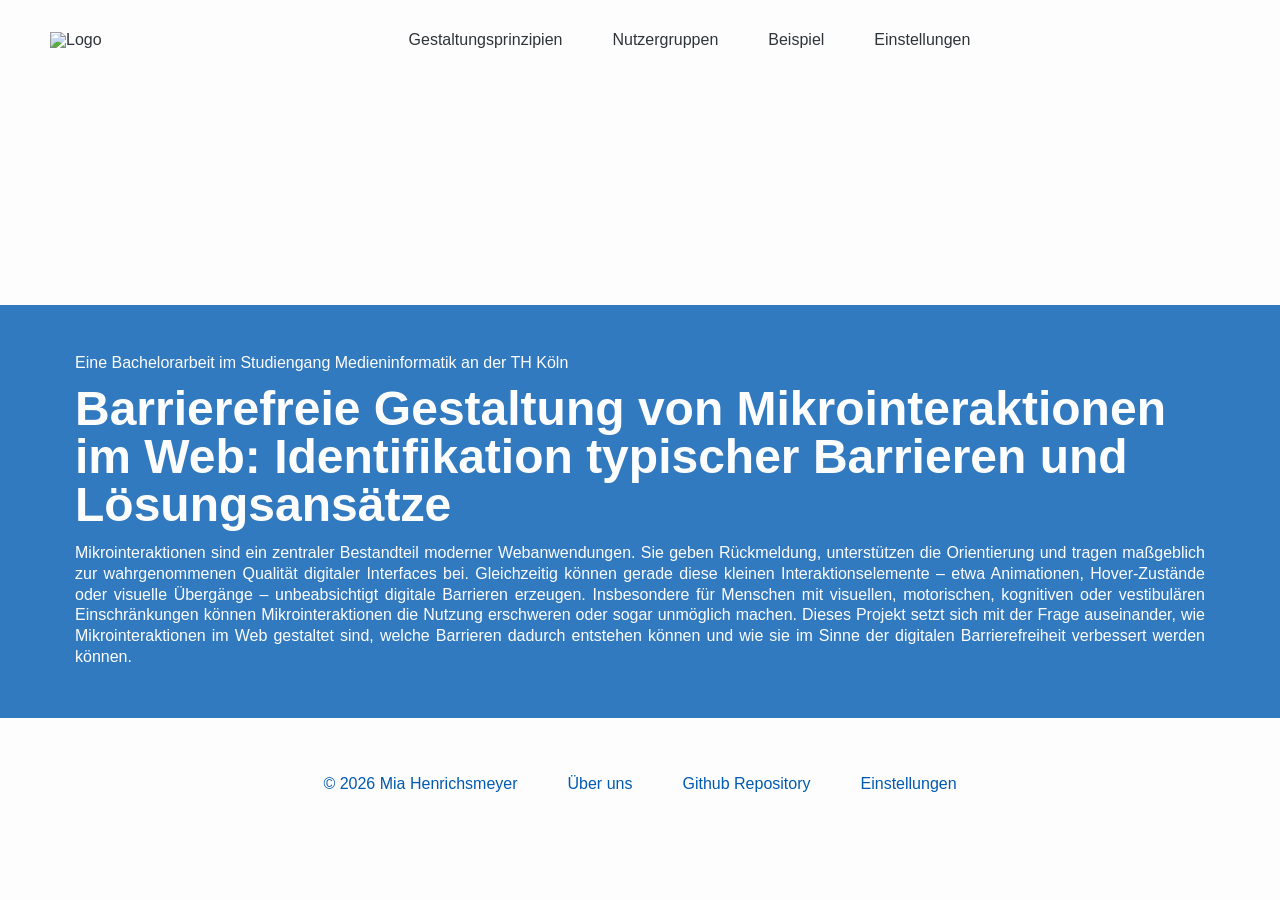
==== index.html @ 6dfd641a "build: Index Page" ====
<!doctype html>
<html lang="de">
  <head>
    <meta charset="UTF-8" />
    <title>Gestaltungsprinzip</title>
    <link rel="stylesheet" href="/src/styles/combined.css" />
    <link rel="stylesheet" href="/src/styles/detail-ansicht.css" />
  </head>
  <body>
    <header>
      <nav>
        <img src="img/logo.png" alt="Logo" class="logo" />

        <div class="nav-links">
          <a href="gestaltungsprinzipien.html">Gestaltungsprinzipien</a>
          <a href="nutzergruppen.html">Nutzergruppen</a>
          <a href="ueber-uns.html">Beispiel</a>
          <a href="einstellungen.html">Einstellungen</a>
        </div>
        <span class="menu-icon hidden">☰</span>
      </nav>
    </header>
    <section class="title-section blue-background">
      <h3>
        Eine Bachelorarbeit im Studiengang Medieninformatik an der TH Köln
      </h3>
      <h1>
        Barrierefreie Gestaltung von Mikrointeraktionen im Web: Identifikation
        typischer Barrieren und Lösungsansätze
      </h1>
      <!-- <svg></svg> -->
      <p>
        Mikrointeraktionen sind ein zentraler Bestandteil moderner
        Webanwendungen. Sie geben Rückmeldung, unterstützen die Orientierung und
        tragen maßgeblich zur wahrgenommenen Qualität digitaler Interfaces bei.
        Gleichzeitig können gerade diese kleinen Interaktionselemente – etwa
        Animationen, Hover-Zustände oder visuelle Übergänge – unbeabsichtigt
        digitale Barrieren erzeugen. Insbesondere für Menschen mit visuellen,
        motorischen, kognitiven oder vestibulären Einschränkungen können
        Mikrointeraktionen die Nutzung erschweren oder sogar unmöglich machen.
        Dieses Projekt setzt sich mit der Frage auseinander, wie
        Mikrointeraktionen im Web gestaltet sind, welche Barrieren dadurch
        entstehen können und wie sie im Sinne der digitalen Barrierefreiheit
        verbessert werden können.
      </p>
    </section>
    <footer>
      <a href="#">© 2026 Mia Henrichsmeyer</a>
      <a href="#">Über uns</a>
      <a href="#">Github Repository</a>
      <a href="#">Einstellungen</a>
    </footer>
    <script src="./src/js/detail-page.js" defer></script>
  </body>
</html>
---- src/styles/combined.css ----
@import url("reset.css");
@import url("fonts.css");
@import url("variables.css");
@import url("base.css");
---- src/styles/detail-ansicht.css ----
section {
    margin-top: var(--xxxl);
    padding-left: var(--xl);
    padding-right: var(--xl);
}

.blue-background {
    h1, h2, h3, h4, p {
        color: var(--color-lightest);
    }
    background-color: var(--color-blue-light);
    padding-top: var(--l);
    padding-bottom: var(--l);
}
    
.line {
    h2, h3 {
        color: var(--color-blue-dark);
    }

    h2 {
        display: flex;
        align-items: center;
        gap: var(--m);
    }

    h2::after {
        content: '';
        flex: 1;
        height: 4px;
        margin-right: calc(var(--xl) * -1);
        background-color: var(--color-blue-dark);
    }
}

.text-columns {
    display: flex;
    flex-direction: row;
    gap: var(--l);

    div {
        h4 {
            font-size: var(--fs-m);
            margin-top: var(--m);
        }

        p {
            font-size: var(--fs-xs);
            padding-top: var(--xxs);
        }
    }

    @media (max-width: 949px) {
        flex-direction: column;
        gap: var(--xs);
    }
}
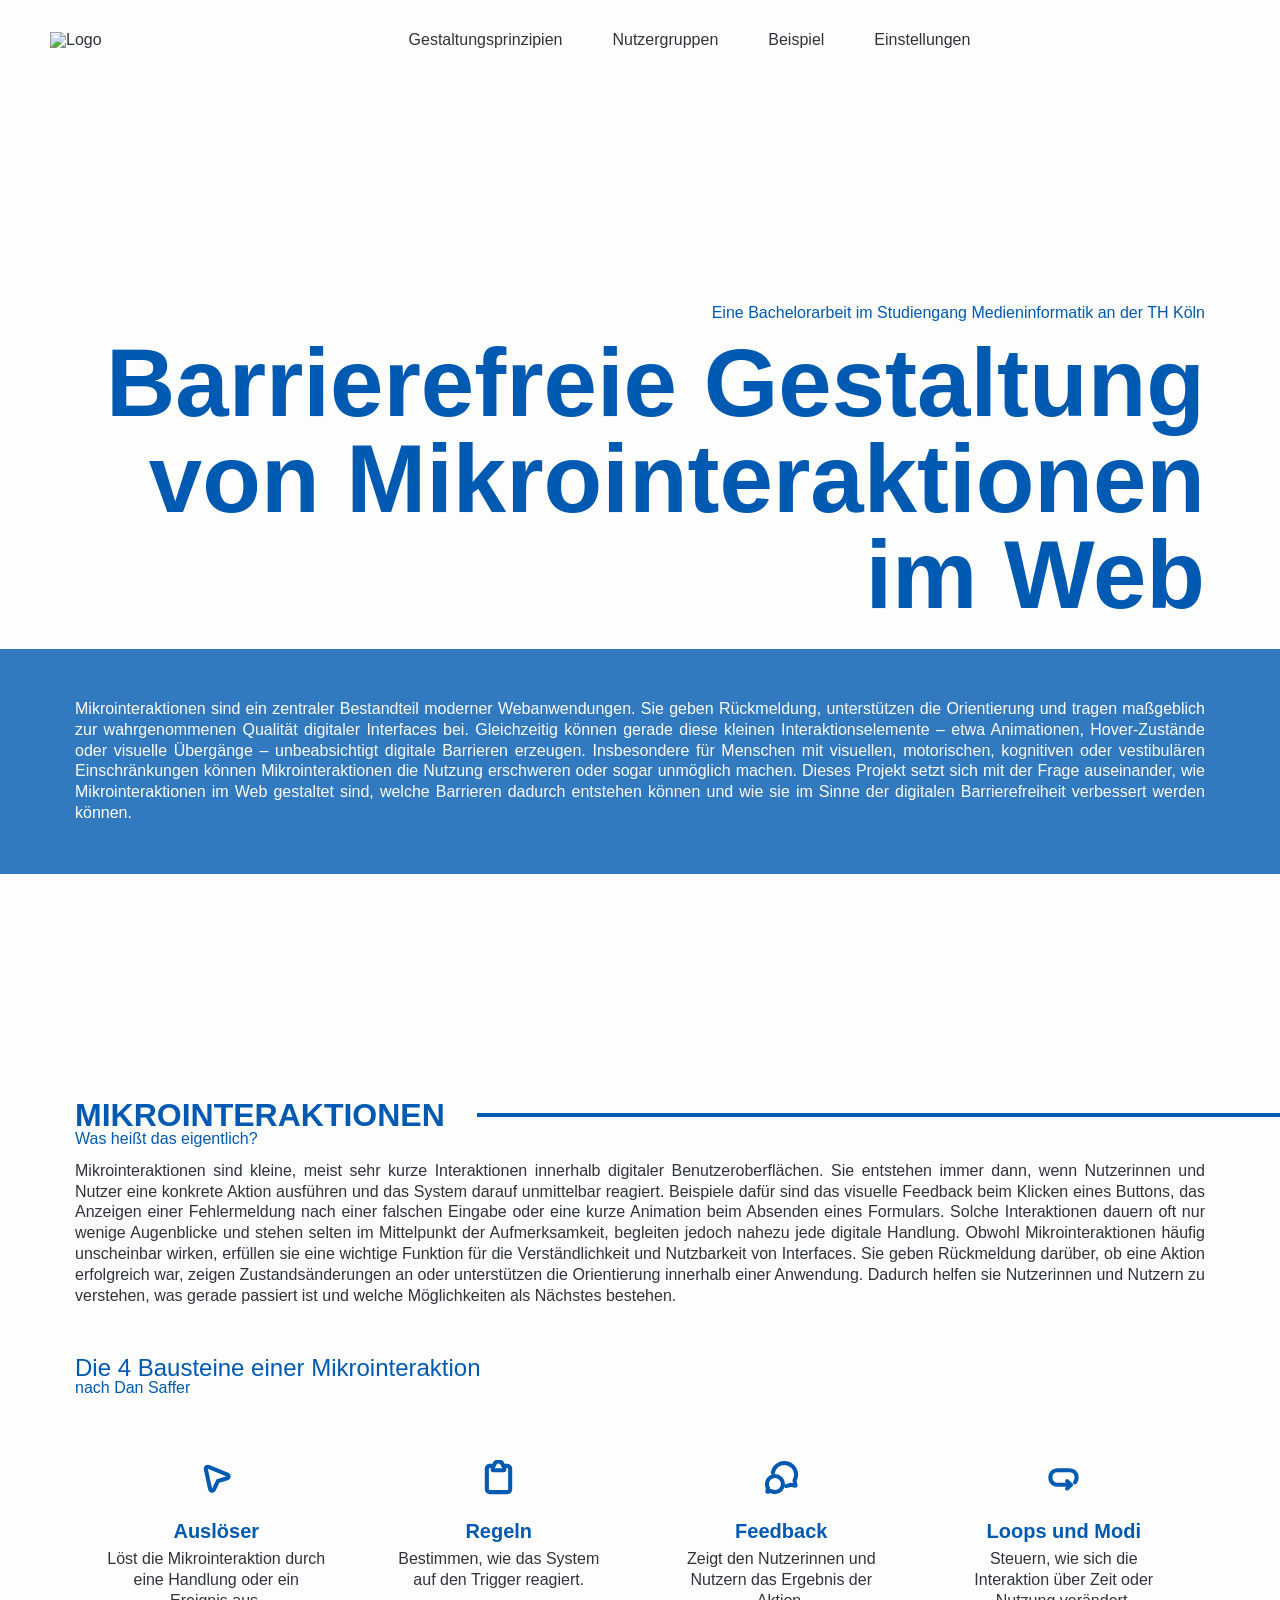
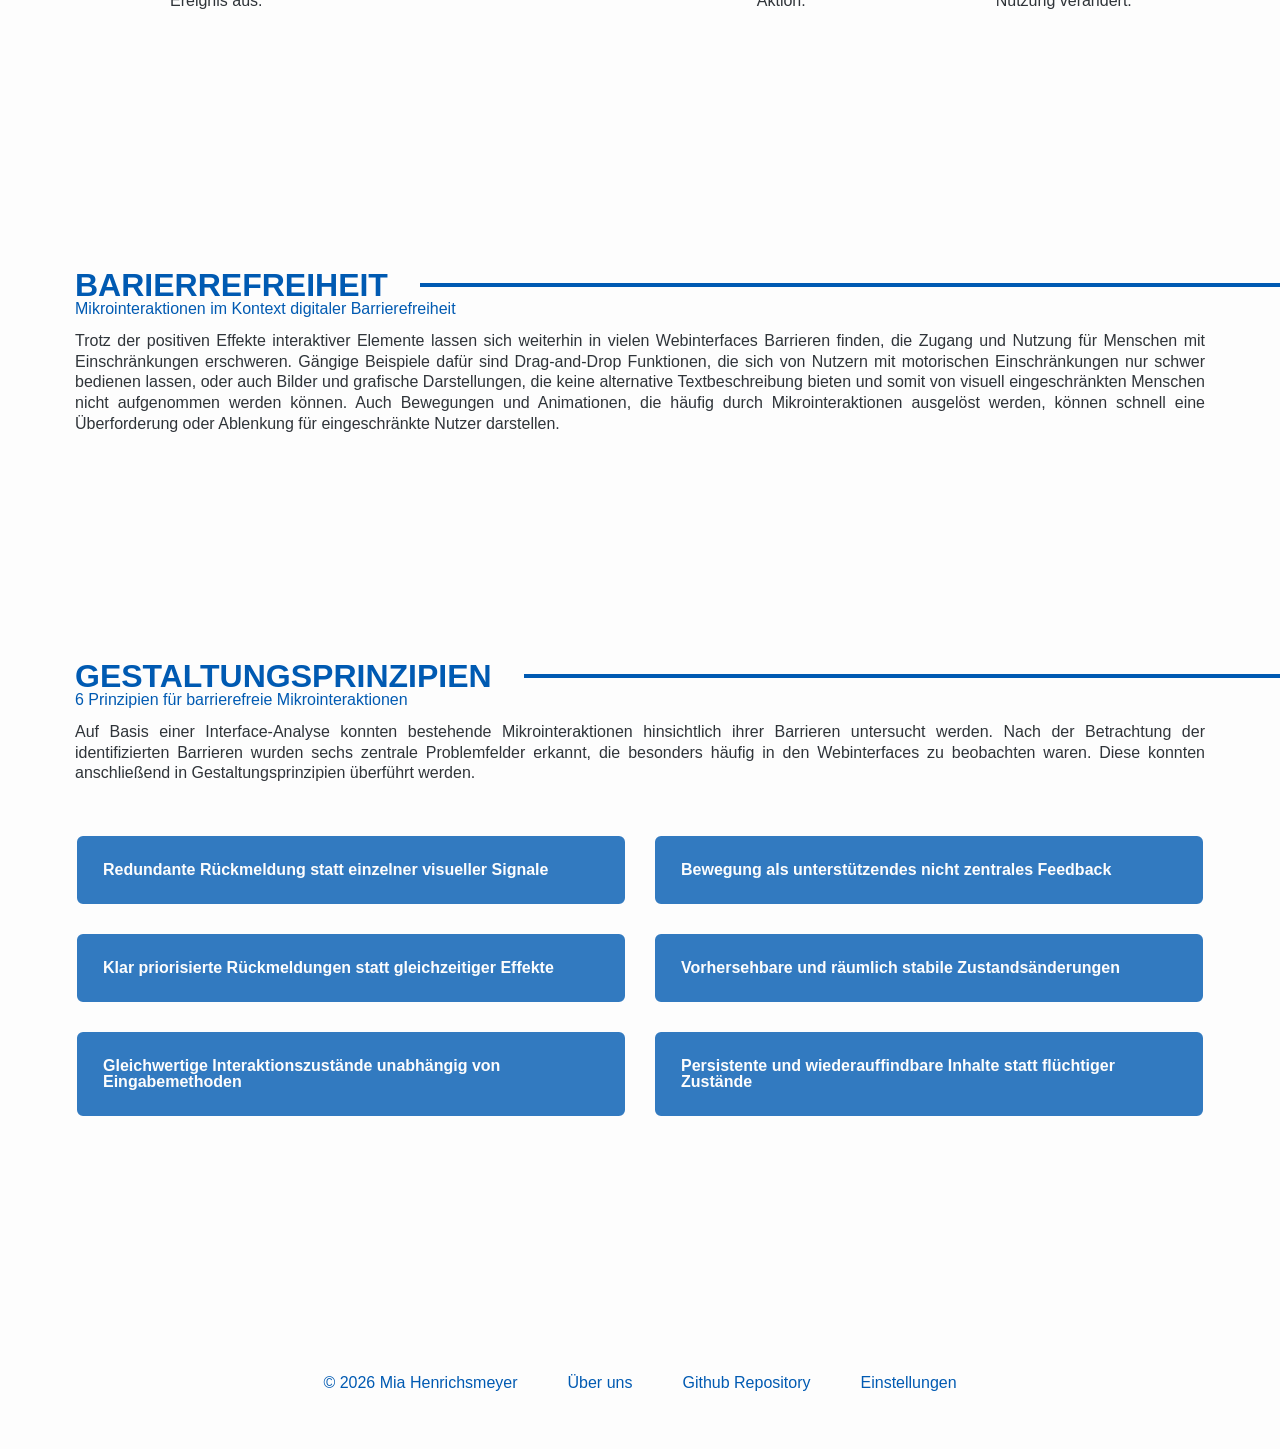
==== commit 6a04915d: "style: Landing Page Inhalt + Style" ====
--- a/index.html
+++ b/index.html
@@ -2,9 +2,9 @@
 <html lang="de">
   <head>
     <meta charset="UTF-8" />
-    <title>Gestaltungsprinzip</title>
-    <link rel="stylesheet" href="/src/styles/combined.css" />
-    <link rel="stylesheet" href="/src/styles/detail-ansicht.css" />
+    <title>Barrierefreie Gestaltung von Mikrointeraktionen im Web</title>
+    <link rel="stylesheet" href="./src/styles/combined.css" />
+    <link rel="stylesheet" href="./src/styles/landing-page.css" />
   </head>
   <body>
     <header>
@@ -20,16 +20,15 @@
         <span class="menu-icon hidden">☰</span>
       </nav>
     </header>
-    <section class="title-section blue-background">
+    <section class="title-section">
       <h3>
         Eine Bachelorarbeit im Studiengang Medieninformatik an der TH Köln
       </h3>
       <h1>
-        Barrierefreie Gestaltung von Mikrointeraktionen im Web: Identifikation
-        typischer Barrieren und Lösungsansätze
+        Barrierefreie Gestaltung von Mikrointeraktionen im Web
       </h1>
       <!-- <svg></svg> -->
-      <p>
+      <p class="blue-background">
         Mikrointeraktionen sind ein zentraler Bestandteil moderner
         Webanwendungen. Sie geben Rückmeldung, unterstützen die Orientierung und
         tragen maßgeblich zur wahrgenommenen Qualität digitaler Interfaces bei.
@@ -44,6 +43,54 @@
         verbessert werden können.
       </p>
     </section>
+    <section class="index-section line">
+      <h2>MIKROINTERAKTIONEN</h2>
+      <h3>Was heißt das eigentlich?</h3>
+      <p>Mikrointeraktionen sind kleine, meist sehr kurze Interaktionen innerhalb digitaler Benutzeroberflächen. Sie entstehen immer dann, wenn Nutzerinnen und Nutzer eine konkrete Aktion ausführen und das System darauf unmittelbar reagiert. Beispiele dafür sind das visuelle Feedback beim Klicken eines Buttons, das Anzeigen einer Fehlermeldung nach einer falschen Eingabe oder eine kurze Animation beim Absenden eines Formulars. Solche Interaktionen dauern oft nur wenige Augenblicke und stehen selten im Mittelpunkt der Aufmerksamkeit, begleiten jedoch nahezu jede digitale Handlung.
+Obwohl Mikrointeraktionen häufig unscheinbar wirken, erfüllen sie eine wichtige Funktion für die Verständlichkeit und Nutzbarkeit von Interfaces. Sie geben Rückmeldung darüber, ob eine Aktion erfolgreich war, zeigen Zustandsänderungen an oder unterstützen die Orientierung innerhalb einer Anwendung. Dadurch helfen sie Nutzerinnen und Nutzern zu verstehen, was gerade passiert ist und welche Möglichkeiten als Nächstes bestehen.</p>
+        <h4>Die 4 Bausteine einer Mikrointeraktion</h4>
+        <h3>nach Dan Saffer</h3>
+        <div class="icon-columns">
+          <div>
+            <?xml version="1.0" encoding="UTF-8"?><svg width="35px" height="35px" stroke-width="2.8" viewBox="0 0 24 24" fill="none" xmlns="http://www.w3.org/2000/svg" color="#005ab2"><path fill-rule="evenodd" clip-rule="evenodd" d="M19.5027 9.96958C20.7073 10.4588 20.6154 12.1941 19.3658 12.5533L13.0605 14.3658L10.1807 20.2606C9.60996 21.4288 7.88499 21.218 7.6124 19.9468L4.67677 6.25646C4.44638 5.18204 5.5121 4.2878 6.53019 4.70126L19.5027 9.96958Z" stroke="#005ab2" stroke-width="2.8"></path></svg>
+            <h6>Auslöser</h6>
+            <p>Löst die Mikrointeraktion durch eine Handlung oder ein Ereignis aus. </p>
+          </div>
+          <div>
+            <?xml version="1.0" encoding="UTF-8"?><svg width="35px" height="35px" viewBox="0 0 24 24" stroke-width="2.8" fill="none" xmlns="http://www.w3.org/2000/svg" color="#005ab2"><path d="M8.5 4H6C4.89543 4 4 4.89543 4 6V20C4 21.1046 4.89543 22 6 22H18C19.1046 22 20 21.1046 20 20V6C20 4.89543 19.1046 4 18 4H15.5" stroke="#005ab2" stroke-width="2.8" stroke-linecap="round"></path><path d="M8 6.4V4.5C8 4.22386 8.22386 4 8.5 4C8.77614 4 9.00422 3.77604 9.05152 3.50398C9.19968 2.65171 9.77399 1 12 1C14.226 1 14.8003 2.65171 14.9485 3.50398C14.9958 3.77604 15.2239 4 15.5 4C15.7761 4 16 4.22386 16 4.5V6.4C16 6.73137 15.7314 7 15.4 7H8.6C8.26863 7 8 6.73137 8 6.4Z" stroke="#005ab2" stroke-width="2.8" stroke-linecap="round"></path></svg>
+            <h6>Regeln</h6>
+            <p>Bestimmen, wie das System auf den Trigger reagiert.</p>
+          </div>
+          <div>
+            <?xml version="1.0" encoding="UTF-8"?><svg width="35px" height="35px" stroke-width="2.8" viewBox="0 0 24 24" fill="none" xmlns="http://www.w3.org/2000/svg" color="#005ab2"><path d="M7.5 22C10.5376 22 13 19.5376 13 16.5C13 13.4624 10.5376 11 7.5 11C4.46243 11 2 13.4624 2 16.5C2 17.5018 2.26783 18.441 2.7358 19.25L2.275 21.725L4.75 21.2642C5.55898 21.7322 6.49821 22 7.5 22Z" stroke="#005ab2" stroke-width="2.8" stroke-linecap="round" stroke-linejoin="round"></path><path d="M15.2824 17.8978C16.2587 17.7405 17.1758 17.4065 18 16.9297L21.6 17.6L20.9297 14C21.6104 12.8233 22 11.4571 22 10C22 5.58172 18.4183 2 14 2C9.97262 2 6.64032 4.97598 6.08221 8.84884" stroke="#005ab2" stroke-width="2.8" stroke-linecap="round" stroke-linejoin="round"></path></svg>
+            <h6>Feedback</h6>
+            <p>Zeigt den Nutzerinnen und Nutzern das Ergebnis der Aktion.</p>
+          </div>
+          <div>
+            <?xml version="1.0" encoding="UTF-8"?><svg width="35px" height="35px" stroke-width="2.8" viewBox="0 0 24 24" fill="none" xmlns="http://www.w3.org/2000/svg" color="#005ab2"><path d="M17 17H8C6.33333 17 3 16 3 12C3 8 6.33333 7 8 7H16C17.6667 7 21 8 21 12C21 13.4943 20.5348 14.57 19.865 15.3312" stroke="#005ab2" stroke-width="2.8" stroke-linecap="round" stroke-linejoin="round"></path><path d="M14.5 14.5L17 17L14.5 19.5" stroke="#005ab2" stroke-width="2.8" stroke-linecap="round" stroke-linejoin="round"></path></svg>
+            <h6>Loops und Modi</h6>
+            <p>Steuern, wie sich die Interaktion über Zeit oder Nutzung verändert.</p>
+          </div>
+        </div>
+      </section>
+      <section class="index-section line">
+        <h2>BARIERREFREIHEIT</h2>
+        <h3>Mikrointeraktionen im Kontext digitaler Barrierefreiheit</h3>
+      <p>Trotz der positiven Effekte interaktiver Elemente lassen sich weiterhin in vielen Webinterfaces Barrieren finden, die Zugang und Nutzung für Menschen mit Einschränkungen erschweren. Gängige Beispiele dafür sind Drag-and-Drop Funktionen, die sich von Nutzern mit motorischen Einschränkungen nur schwer bedienen lassen, oder auch Bilder und grafische Darstellungen, die keine alternative Textbeschreibung bieten und somit von visuell eingeschränkten Menschen nicht aufgenommen werden können. Auch Bewegungen und Animationen, die häufig durch Mikrointeraktionen ausgelöst werden, können schnell eine Überforderung oder Ablenkung für eingeschränkte Nutzer darstellen.</p>
+    </section>
+    <section class="index-section line">
+      <h2>GESTALTUNGSPRINZIPIEN</h2>
+      <h3>6 Prinzipien für barrierefreie Mikrointeraktionen</h3>
+      <p>Auf Basis einer Interface-Analyse konnten bestehende Mikrointeraktionen hinsichtlich ihrer Barrieren untersucht werden. Nach der Betrachtung der identifizierten Barrieren wurden sechs zentrale Problemfelder erkannt, die besonders häufig in den Webinterfaces zu beobachten waren. Diese konnten anschließend in Gestaltungsprinzipien überführt werden.</p>
+      <ul class="link-list">
+        <li><a href="detail-view.html?id=redundant-feedback">Redundante Rückmeldung statt einzelner visueller Signale</a></li>
+        <li><a href="detail-view.html?id=motion-not-primary">Bewegung als unterstützendes nicht zentrales Feedback</a></li>  
+        <li><a href="detail-view.html?id=prioritize-feedback">Klar priorisierte Rückmeldungen statt gleichzeitiger Effekte</a></li>
+        <li><a href="detail-view.html?id=spatial-stability">Vorhersehbare und räumlich stabile Zustandsänderungen</a></li>
+        <li><a href="detail-view.html?id=hover-focus-equivalence">Gleichwertige Interaktionszustände unabhängig von Eingabemethoden</a></li>
+        <li><a href="detail-view.html?id=persistent-content">Persistente und wiederauffindbare Inhalte statt flüchtiger Zustände</a></li>
+      </ul>
+    </section>
     <footer>
       <a href="#">© 2026 Mia Henrichsmeyer</a>
       <a href="#">Über uns</a>
--- a/src/styles/combined.css
+++ b/src/styles/combined.css
@@ -1,4 +1,4 @@
 @import url("reset.css");
 @import url("fonts.css");
 @import url("variables.css");
-@import url("base.css");+@import url("base.css");
--- a/src/styles/landing-page.css
+++ b/src/styles/landing-page.css
@@ -0,0 +1,135 @@
+h1 {
+  font-size: var(--fs-xxl);
+  color: var(--color-blue-dark);
+  text-align: right;
+  padding-right: var(--xl);
+  padding-left: var(--xl);
+}
+
+.title-section {
+  display: flex;
+  flex-direction: column;
+  align-items: end;
+  margin: var(--xxxl) 0;
+  text-align: right;
+
+  p {
+    padding: var(--l) var(--xl);
+    color: var(--color-lightest);
+  }
+}
+
+h3 {
+  padding-right: var(--xl);
+  color: var(--color-blue-dark);
+}
+
+.index-section {
+  margin-left: var(--xl);
+  margin-bottom: var(--xxxl);
+
+  p {
+    padding-right: var(--xl);
+    color: var(--color-darkest);
+  }
+
+  h4 {
+    font-size: var(--fs-m);
+    padding-top: var(--l);
+    color: var(--color-blue-dark);
+  }
+}
+
+.line {
+  h2,
+  h3 {
+    color: var(--color-blue-dark);
+  }
+
+  h2,
+  h5 {
+    display: flex;
+    align-items: center;
+    gap: var(--m);
+  }
+
+  h2::after {
+    content: "";
+    flex: 1;
+    height: 4px;
+    background-color: var(--color-blue-dark);
+  }
+
+  h5::after {
+    content: "";
+    flex: 1;
+    height: 3px;
+    background-color: var(--color-blue-light);
+  }
+}
+
+.icon-columns {
+  display: flex;
+  flex-direction: row;
+  margin-top: var(--m);
+  margin-right: var(--xl);
+
+  div {
+    display: flex;
+    flex-direction: column;
+    align-items: center;
+    padding: var(--m);
+    width: 100%;
+
+    h6 {
+      font-size: var(--fs-s);
+      font-weight: var(--fw-semi-bold);
+      color: var(--color-blue-dark);
+      padding-top: var(--s);
+      padding-bottom: var(--xxs);
+    }
+
+    p {
+      font-size: var(--fs-xs);
+      color: var(--color-darkest);
+      text-align: center;
+      padding: 0;
+    }
+  }
+}
+
+.link-list {
+  display: grid;
+  grid-template-columns: repeat(2, 1fr);
+  gap: var(--s);
+  list-style: none;
+  padding: 0;
+  margin-top: var(--l);
+  margin-right: var(--xl);
+
+  li {
+
+    a {
+      display: block;
+      padding: var(--s);
+      text-decoration: none;
+      color: var(--color-lightest);
+      border: 2px solid var(--color-lightest);
+      border-radius: 8px;
+      font-weight: var(--fw-semi-bold);
+      background-color: var(--color-blue-light);
+      transition:
+        background-color 0.2s ease,
+        transform 0.1s ease;
+    }
+
+    a:hover,
+    a:focus-visible {
+        background-color: var(--color-blue-lightest);
+        color: var(--color-blue-dark);
+        transform: translateY(-2px);
+        font-weight: var(--fw-bold);
+        border: 2px solid var(--color-blue-light);
+    }
+  }
+}
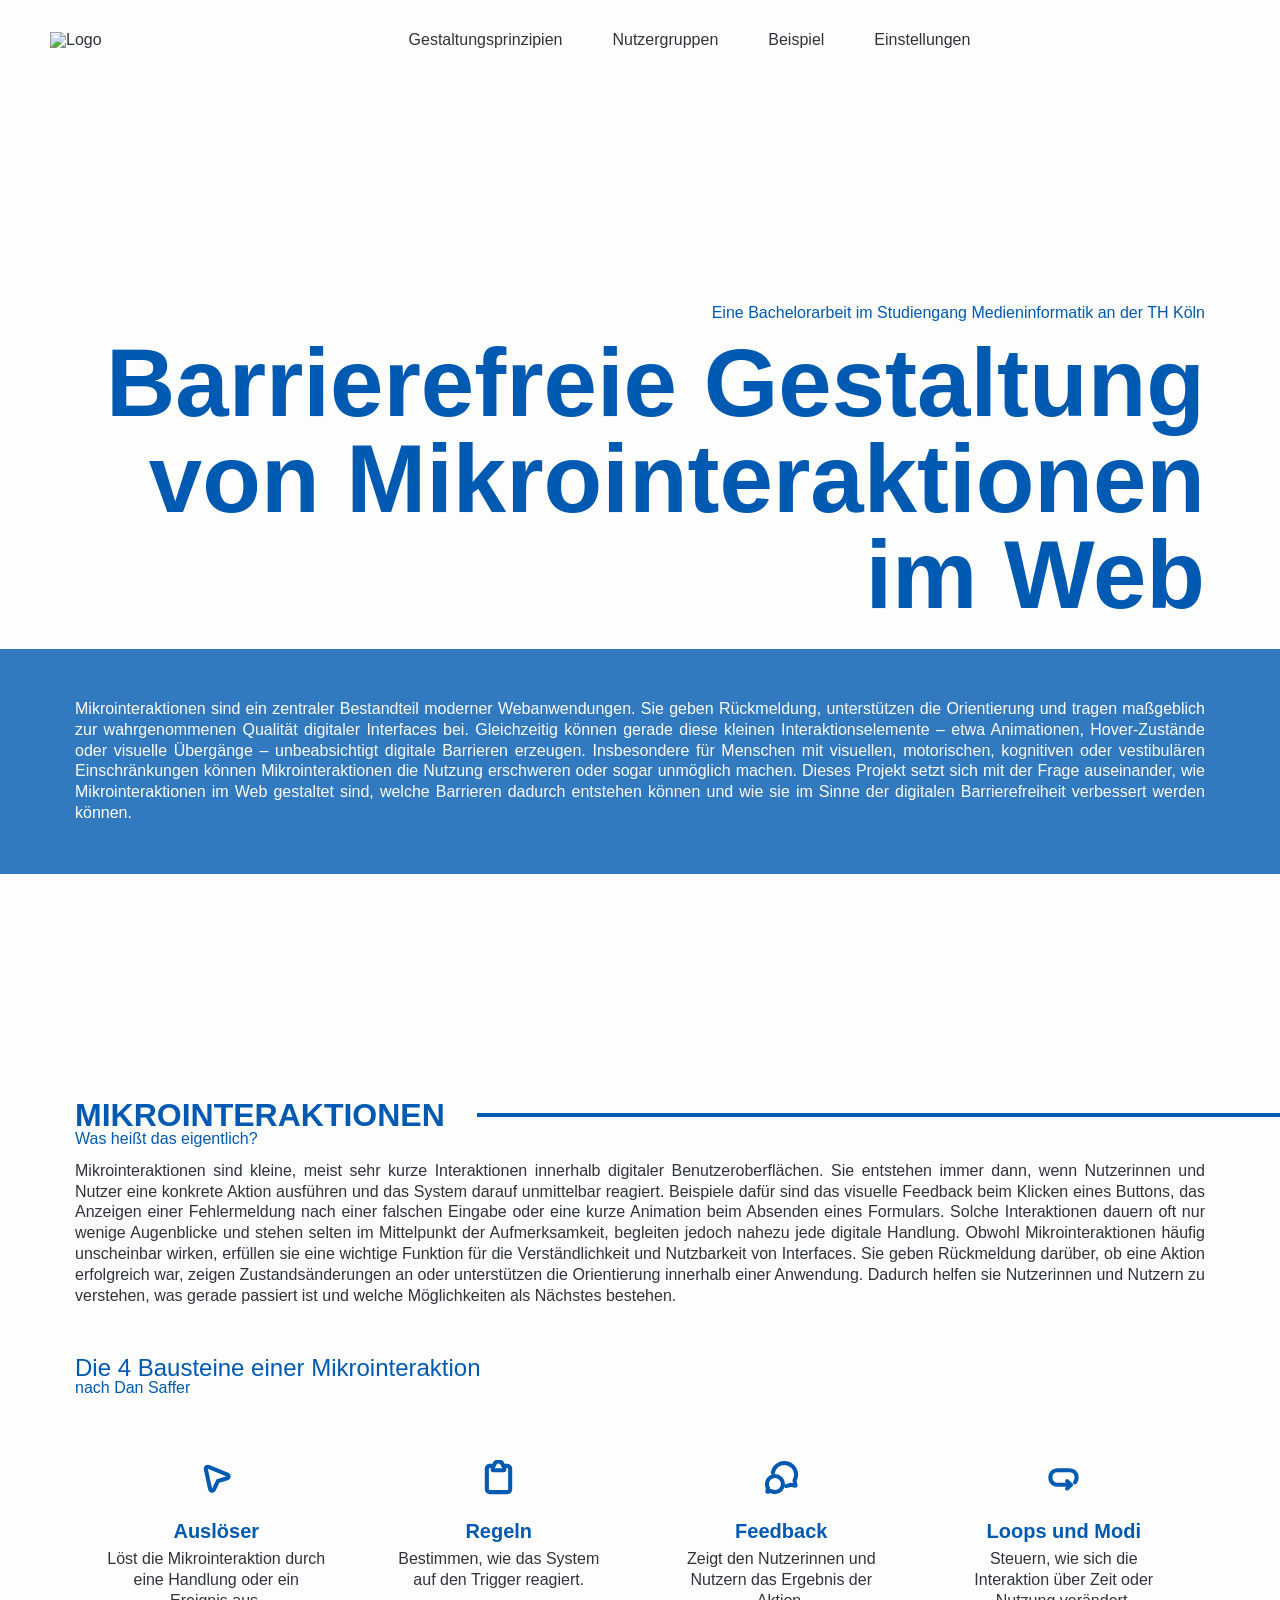
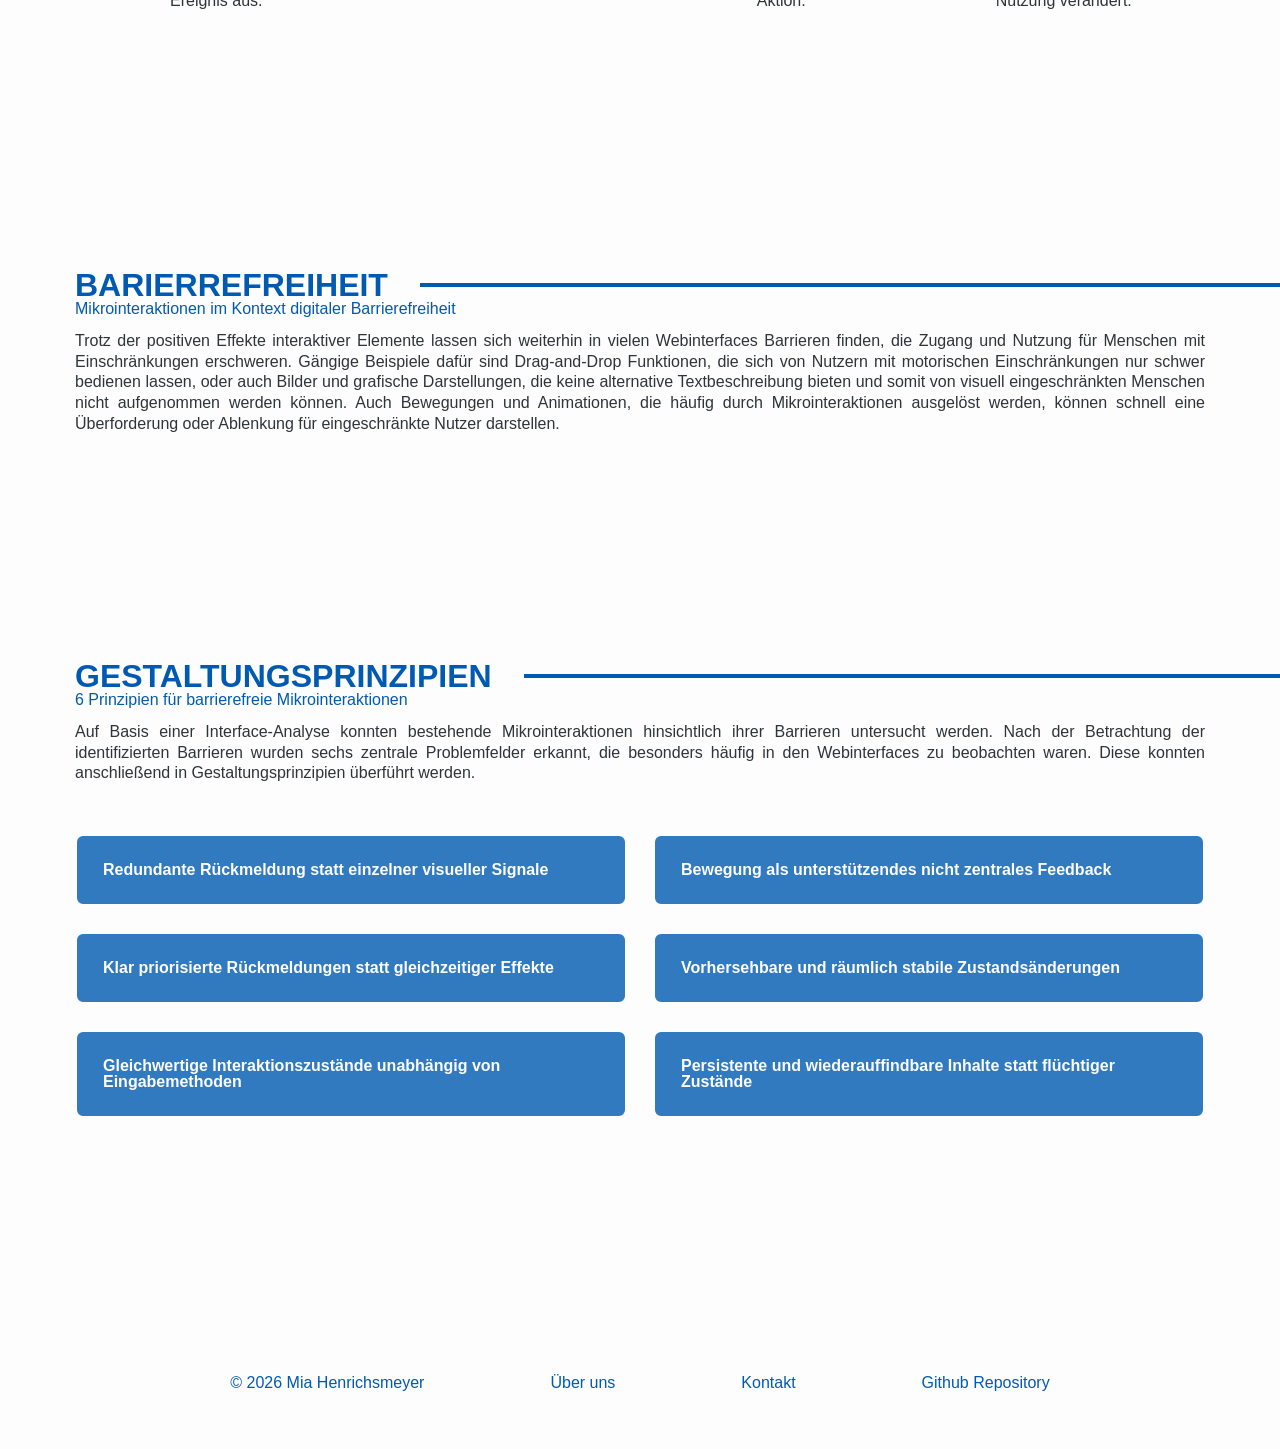
==== commit 926752cb: "feat: Warnung Beispiele" ====
--- a/index.html
+++ b/index.html
@@ -93,9 +93,9 @@
     </section>
     <footer>
       <a href="#">© 2026 Mia Henrichsmeyer</a>
-      <a href="#">Über uns</a>
-      <a href="#">Github Repository</a>
-      <a href="#">Einstellungen</a>
+      <a href="https://github.com/miahenri">Über uns</a>
+      <a href="mailto:miahenrichsmeyer@gmail.com">Kontakt</a>
+      <a href="https://github.com/miahenri/bachelorarbeit">Github Repository</a>
     </footer>
     <script src="./src/js/detail-page.js" defer></script>
   </body>
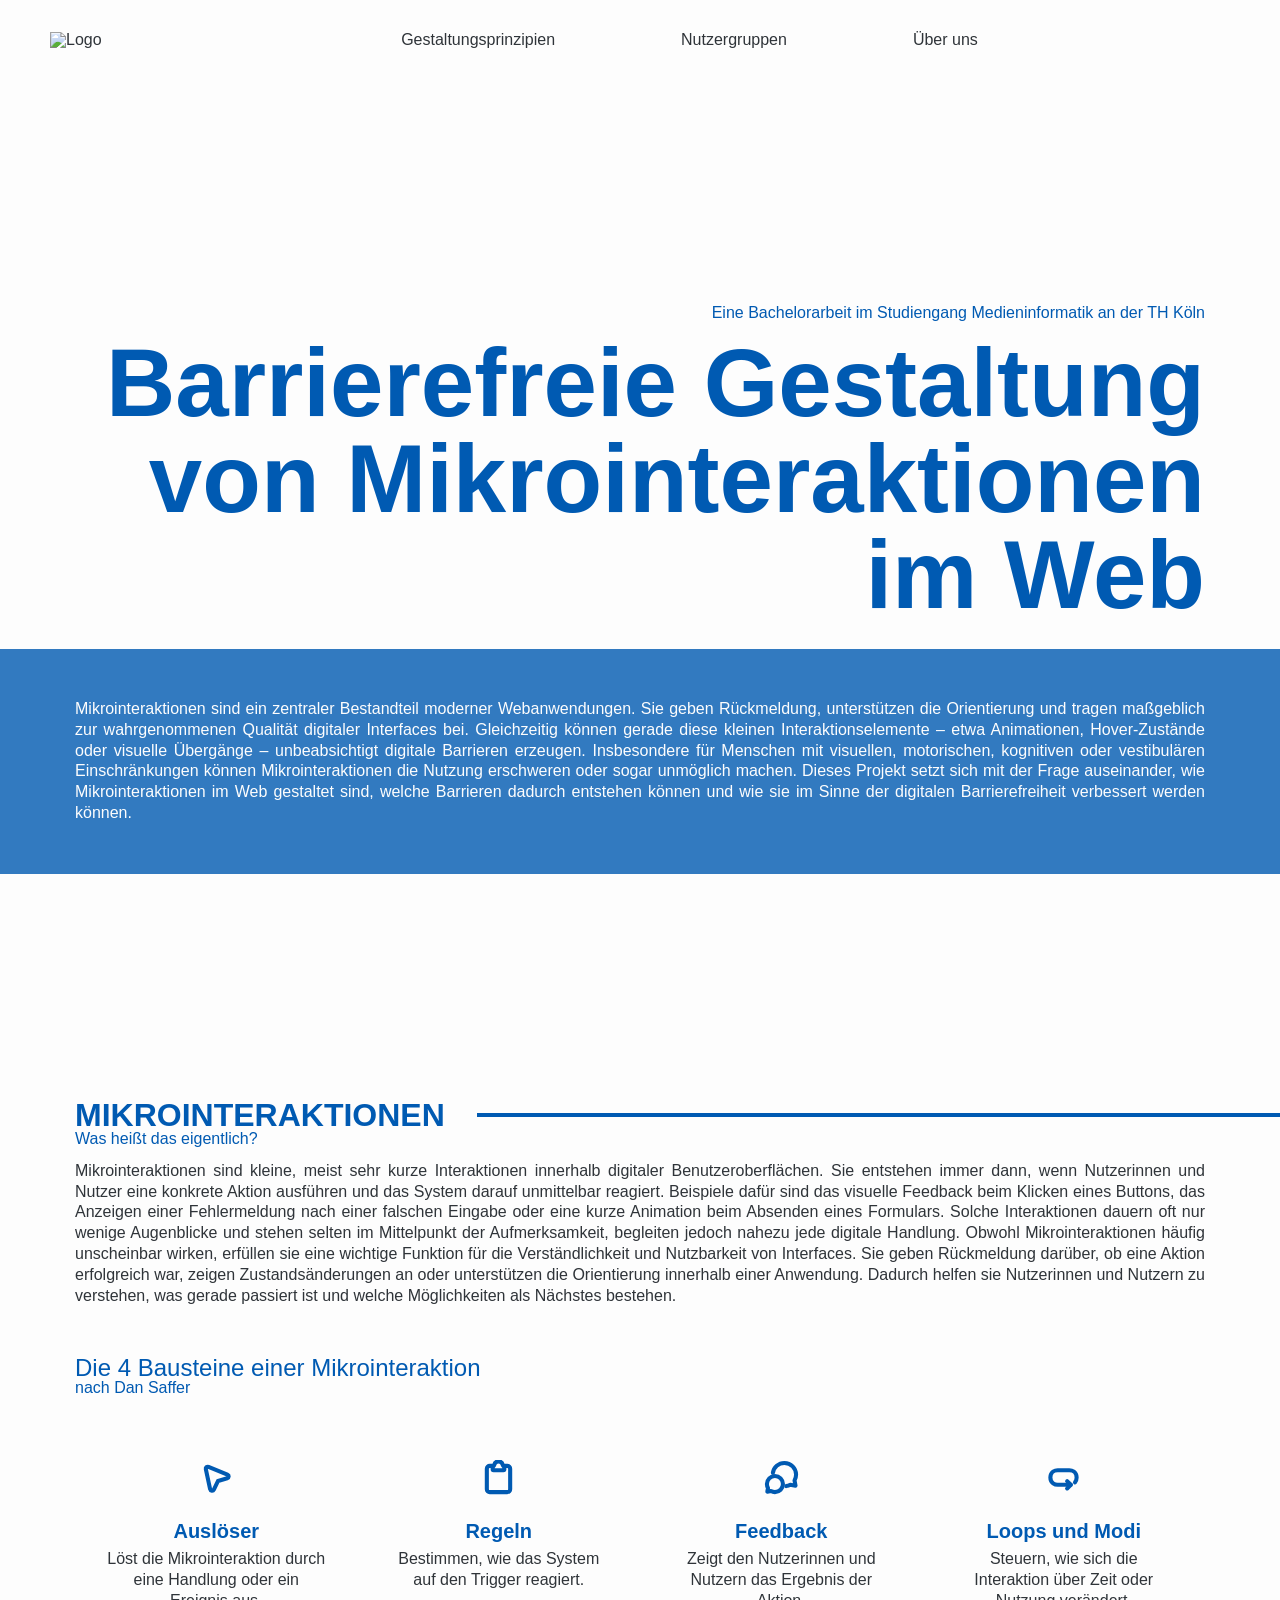
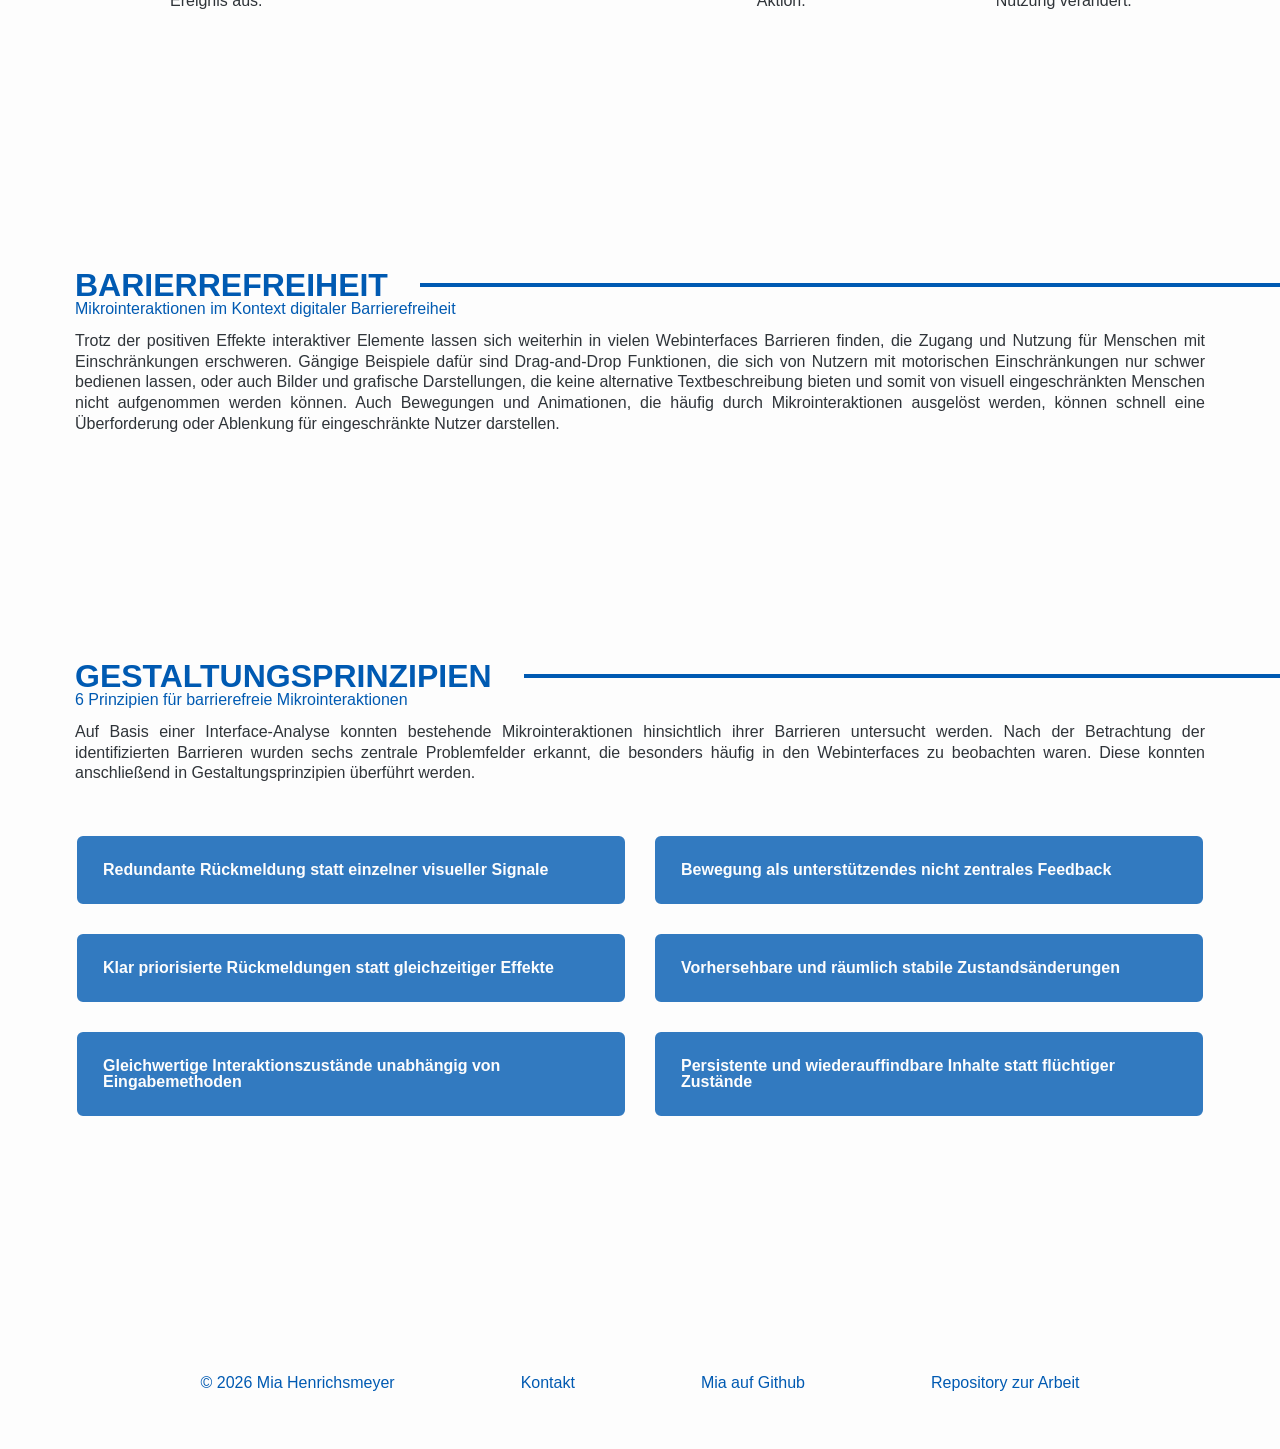
==== commit 63a341be: "feat: Über uns + Nutzergruppen + Fix Header/Footer" ====
--- a/index.html
+++ b/index.html
@@ -12,10 +12,9 @@
         <img src="img/logo.png" alt="Logo" class="logo" />
 
         <div class="nav-links">
-          <a href="gestaltungsprinzipien.html">Gestaltungsprinzipien</a>
-          <a href="nutzergruppen.html">Nutzergruppen</a>
-          <a href="ueber-uns.html">Beispiel</a>
-          <a href="einstellungen.html">Einstellungen</a>
+          <a href="index.html">Gestaltungsprinzipien</a>
+          <a href="user-groups.html">Nutzergruppen</a>
+          <a href="about-us.html">Über uns</a>
         </div>
         <span class="menu-icon hidden">☰</span>
       </nav>
@@ -93,10 +92,9 @@
     </section>
     <footer>
       <a href="#">© 2026 Mia Henrichsmeyer</a>
-      <a href="https://github.com/miahenri">Über uns</a>
       <a href="mailto:miahenrichsmeyer@gmail.com">Kontakt</a>
-      <a href="https://github.com/miahenri/bachelorarbeit">Github Repository</a>
+      <a href="https://github.com/miahenri">Mia auf Github</a>
+      <a href="https://github.com/miahenri/bachelorarbeit">Repository zur Arbeit</a>
     </footer>
-    <script src="./src/js/detail-page.js" defer></script>
   </body>
 </html>
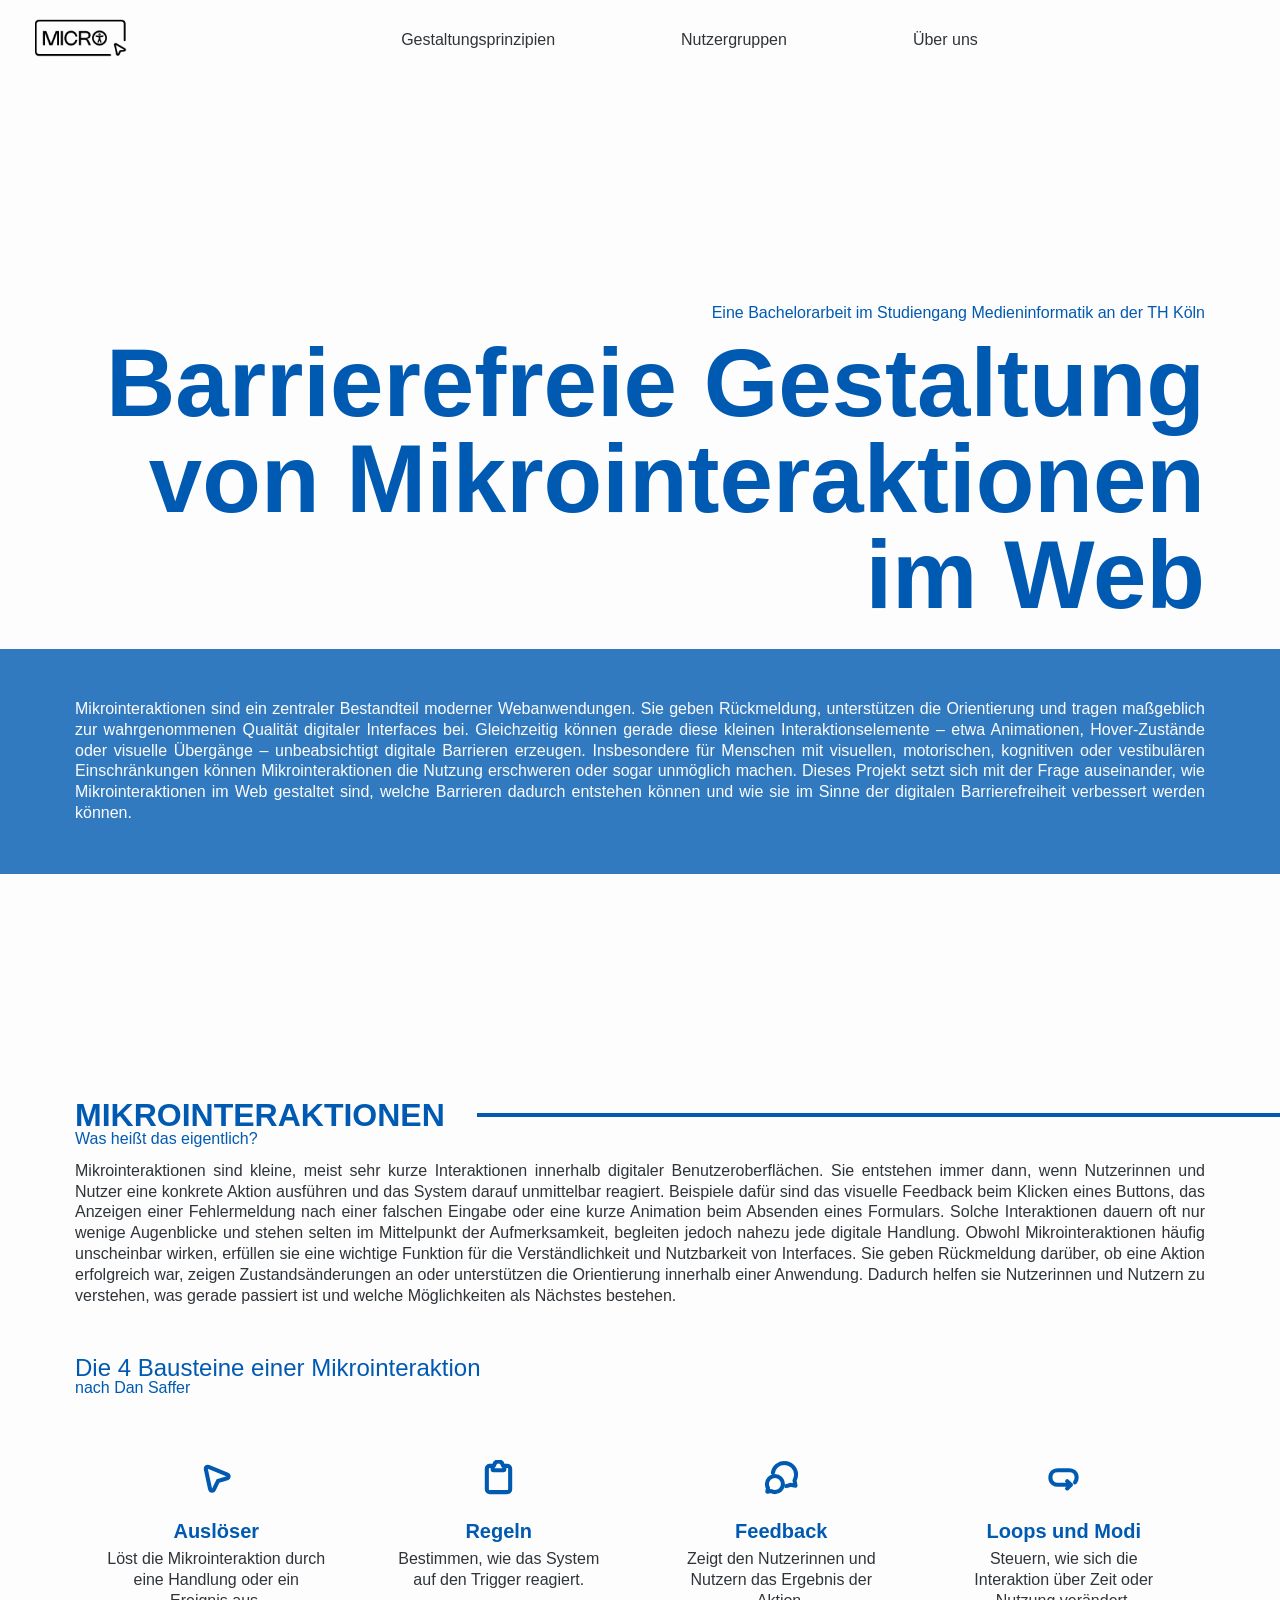
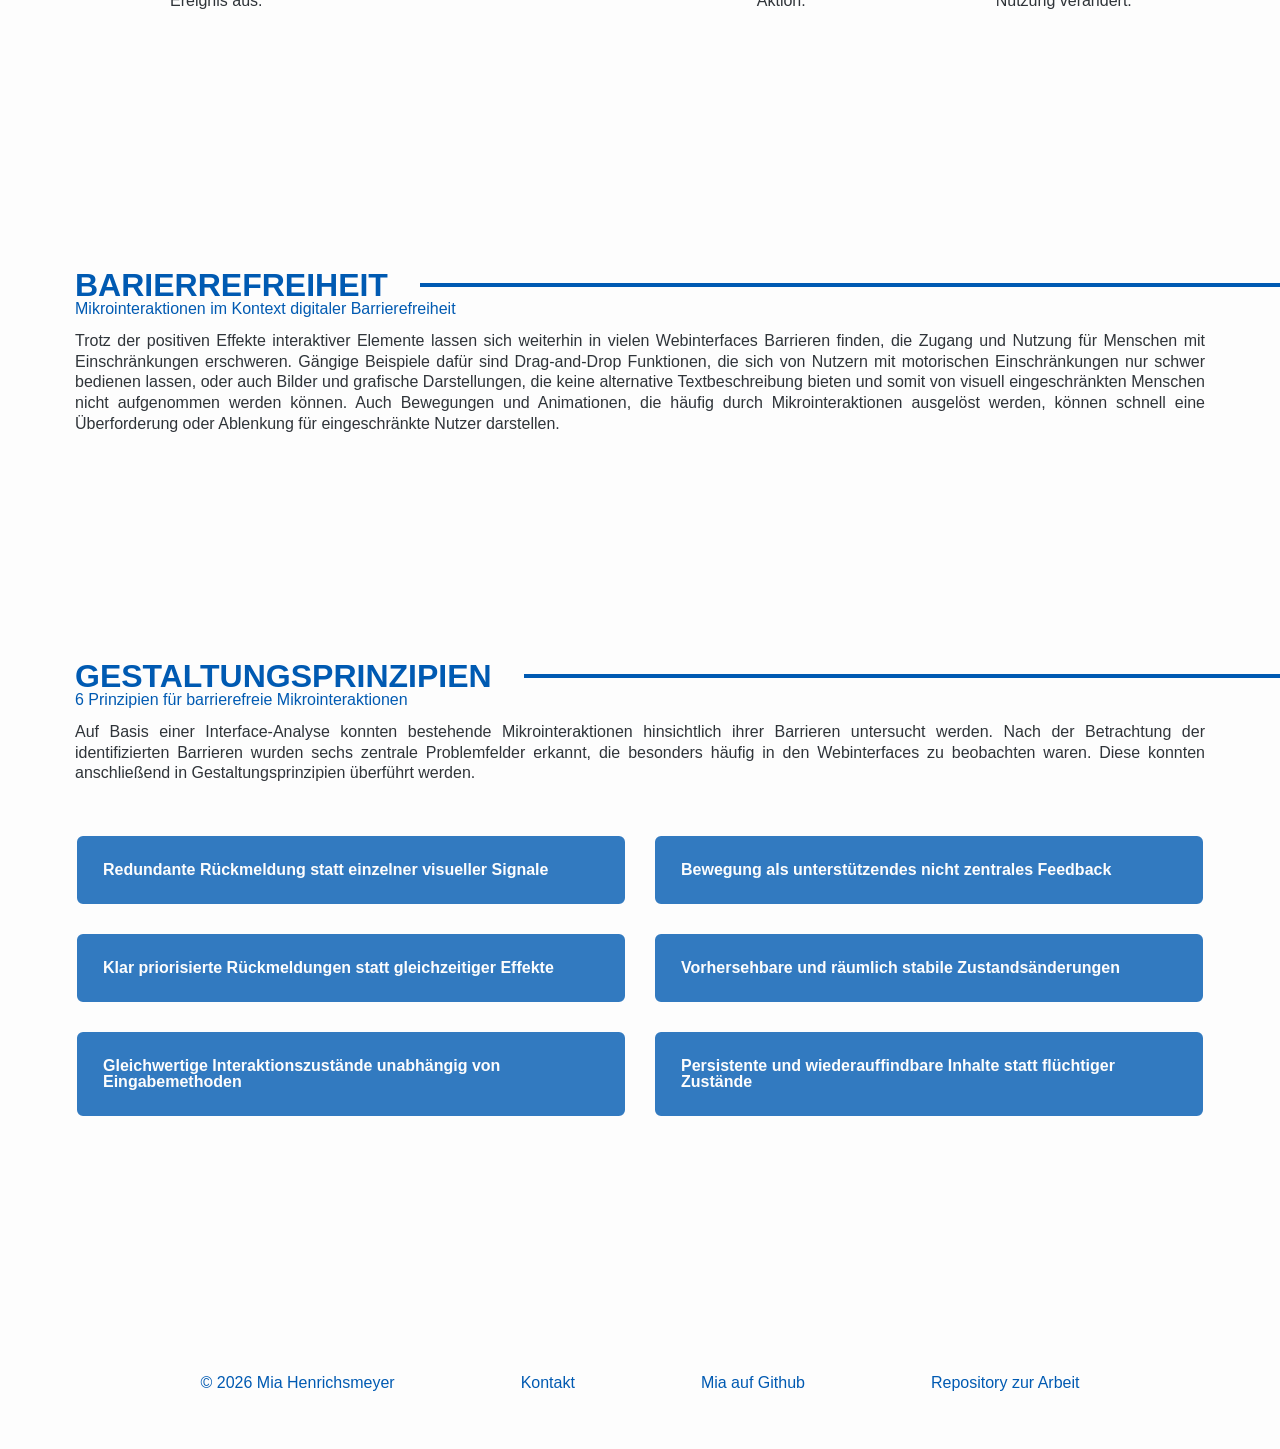
==== commit 42875a5b: "style: Logo" ====
--- a/index.html
+++ b/index.html
@@ -9,7 +9,7 @@
   <body>
     <header>
       <nav>
-        <img src="img/logo.png" alt="Logo" class="logo" />
+        <img src="logo.png" alt="Logo" class="logo" />
 
         <div class="nav-links">
           <a href="index.html">Gestaltungsprinzipien</a>
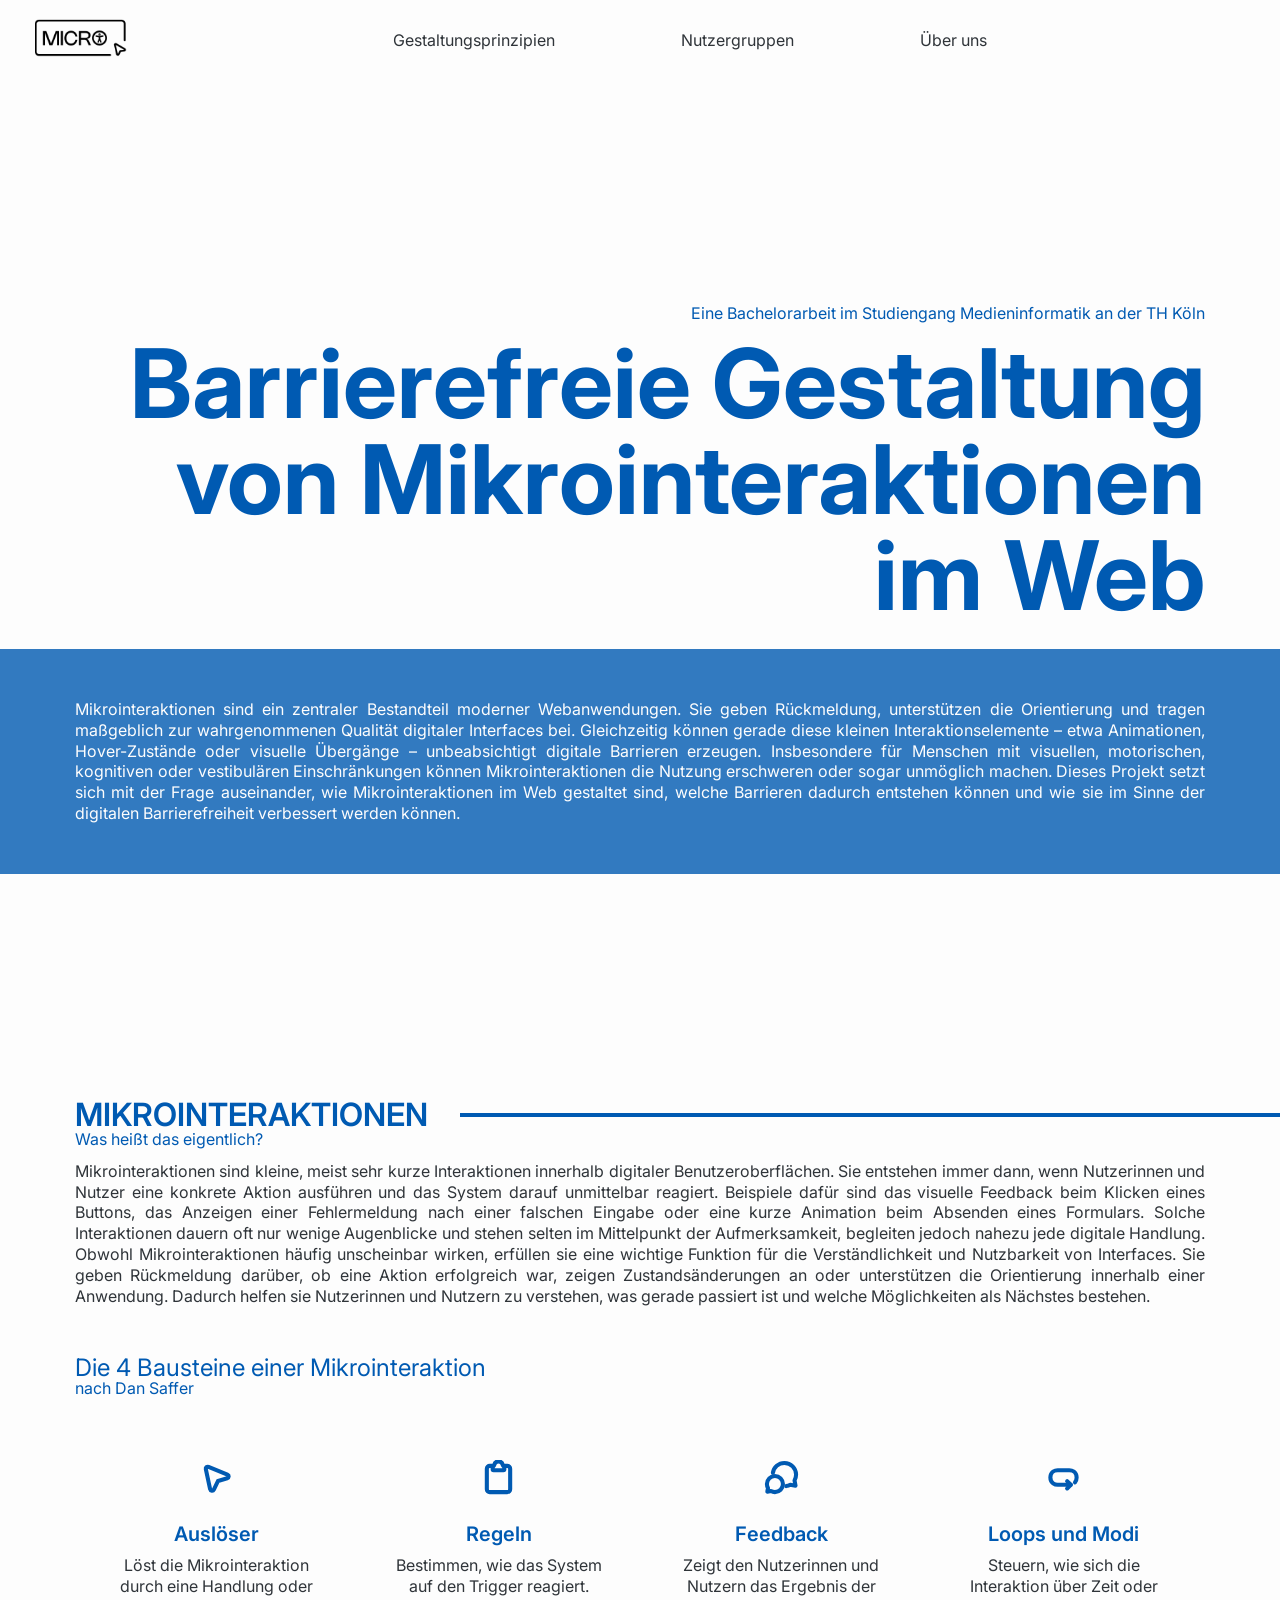
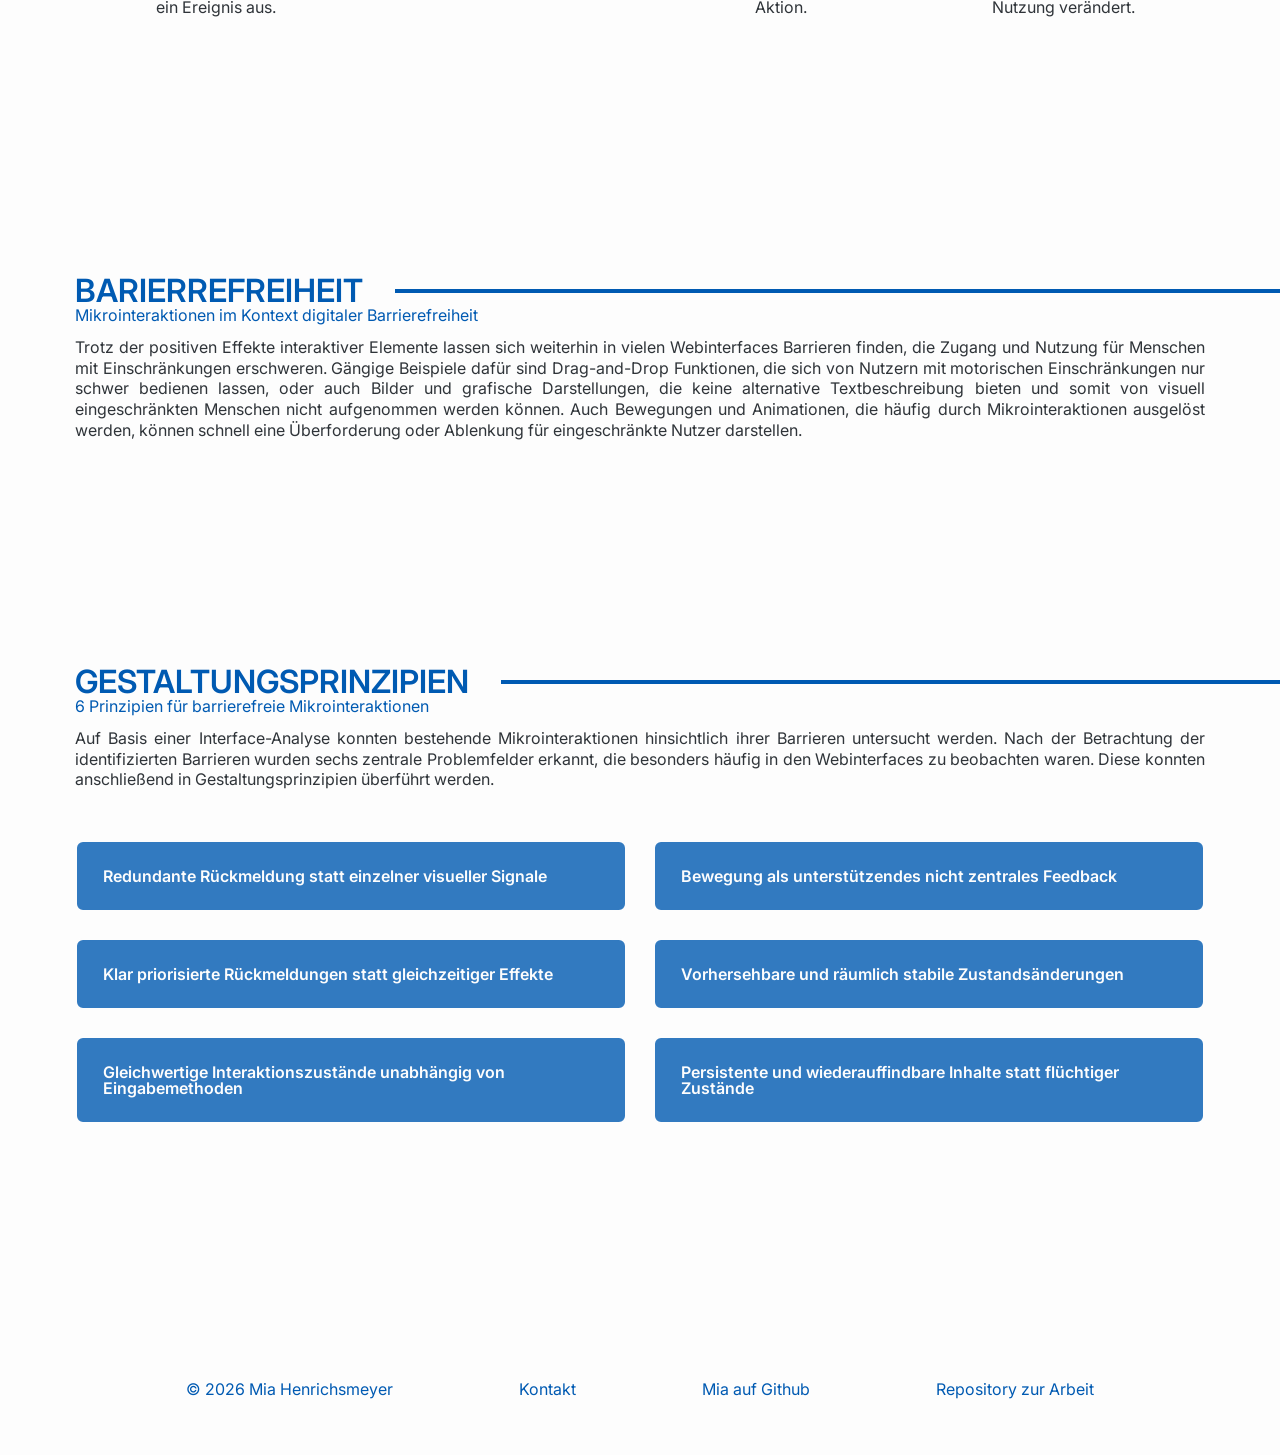
==== commit 395e969b: "chore: Code Clean Up + Font Fehler Fix" ====
--- a/index.html
+++ b/index.html
@@ -16,17 +16,69 @@
           <a href="user-groups.html">Nutzergruppen</a>
           <a href="about-us.html">Über uns</a>
         </div>
-        <span class="menu-icon hidden">☰</span>
+        <button
+          class="menu-icon hidden"
+          id="menu-toggle"
+          aria-expanded="false"
+          aria-controls="mobile-menu"
+          aria-label="Menü öffnen"
+          type="button"
+        >
+          <svg
+            width="20px"
+            height="20px"
+            stroke-width="2.4"
+            viewBox="0 0 24 24"
+            fill="none"
+            xmlns="http://www.w3.org/2000/svg"
+            color="#000000"
+          >
+            <path
+              d="M3 5H21"
+              stroke="#000000"
+              stroke-width="2.4"
+              stroke-linecap="round"
+              stroke-linejoin="round"
+            ></path>
+            <path
+              d="M3 12H21"
+              stroke="#000000"
+              stroke-width="2.4"
+              stroke-linecap="round"
+              stroke-linejoin="round"
+            ></path>
+            <path
+              d="M3 19H21"
+              stroke="#000000"
+              stroke-width="2.4"
+              stroke-linecap="round"
+              stroke-linejoin="round"
+            ></path>
+          </svg>
+        </button>
       </nav>
+      <div class="mobile-menu-overlay" id="mobile-menu" hidden>
+        <div class="mobile-menu-content">
+          <button
+            class="close-menu"
+            id="menu-close"
+            aria-label="Menü schließen"
+            type="button"
+          >
+            ×
+          </button>
+
+          <a href="index.html">Gestaltungsprinzipien</a>
+          <a href="user-groups.html">Nutzergruppen</a>
+          <a href="about-us.html">Über uns</a>
+        </div>
+      </div>
     </header>
     <section class="title-section">
       <h3>
         Eine Bachelorarbeit im Studiengang Medieninformatik an der TH Köln
       </h3>
-      <h1>
-        Barrierefreie Gestaltung von Mikrointeraktionen im Web
-      </h1>
-      <!-- <svg></svg> -->
+      <h1>Barrierefreie Gestaltung von Mikrointeraktionen im Web</h1>
       <p class="blue-background">
         Mikrointeraktionen sind ein zentraler Bestandteil moderner
         Webanwendungen. Sie geben Rückmeldung, unterstützen die Orientierung und
@@ -45,56 +97,204 @@
     <section class="index-section line">
       <h2>MIKROINTERAKTIONEN</h2>
       <h3>Was heißt das eigentlich?</h3>
-      <p>Mikrointeraktionen sind kleine, meist sehr kurze Interaktionen innerhalb digitaler Benutzeroberflächen. Sie entstehen immer dann, wenn Nutzerinnen und Nutzer eine konkrete Aktion ausführen und das System darauf unmittelbar reagiert. Beispiele dafür sind das visuelle Feedback beim Klicken eines Buttons, das Anzeigen einer Fehlermeldung nach einer falschen Eingabe oder eine kurze Animation beim Absenden eines Formulars. Solche Interaktionen dauern oft nur wenige Augenblicke und stehen selten im Mittelpunkt der Aufmerksamkeit, begleiten jedoch nahezu jede digitale Handlung.
-Obwohl Mikrointeraktionen häufig unscheinbar wirken, erfüllen sie eine wichtige Funktion für die Verständlichkeit und Nutzbarkeit von Interfaces. Sie geben Rückmeldung darüber, ob eine Aktion erfolgreich war, zeigen Zustandsänderungen an oder unterstützen die Orientierung innerhalb einer Anwendung. Dadurch helfen sie Nutzerinnen und Nutzern zu verstehen, was gerade passiert ist und welche Möglichkeiten als Nächstes bestehen.</p>
-        <h4>Die 4 Bausteine einer Mikrointeraktion</h4>
-        <h3>nach Dan Saffer</h3>
-        <div class="icon-columns">
-          <div>
-            <?xml version="1.0" encoding="UTF-8"?><svg width="35px" height="35px" stroke-width="2.8" viewBox="0 0 24 24" fill="none" xmlns="http://www.w3.org/2000/svg" color="#005ab2"><path fill-rule="evenodd" clip-rule="evenodd" d="M19.5027 9.96958C20.7073 10.4588 20.6154 12.1941 19.3658 12.5533L13.0605 14.3658L10.1807 20.2606C9.60996 21.4288 7.88499 21.218 7.6124 19.9468L4.67677 6.25646C4.44638 5.18204 5.5121 4.2878 6.53019 4.70126L19.5027 9.96958Z" stroke="#005ab2" stroke-width="2.8"></path></svg>
-            <h6>Auslöser</h6>
-            <p>Löst die Mikrointeraktion durch eine Handlung oder ein Ereignis aus. </p>
-          </div>
-          <div>
-            <?xml version="1.0" encoding="UTF-8"?><svg width="35px" height="35px" viewBox="0 0 24 24" stroke-width="2.8" fill="none" xmlns="http://www.w3.org/2000/svg" color="#005ab2"><path d="M8.5 4H6C4.89543 4 4 4.89543 4 6V20C4 21.1046 4.89543 22 6 22H18C19.1046 22 20 21.1046 20 20V6C20 4.89543 19.1046 4 18 4H15.5" stroke="#005ab2" stroke-width="2.8" stroke-linecap="round"></path><path d="M8 6.4V4.5C8 4.22386 8.22386 4 8.5 4C8.77614 4 9.00422 3.77604 9.05152 3.50398C9.19968 2.65171 9.77399 1 12 1C14.226 1 14.8003 2.65171 14.9485 3.50398C14.9958 3.77604 15.2239 4 15.5 4C15.7761 4 16 4.22386 16 4.5V6.4C16 6.73137 15.7314 7 15.4 7H8.6C8.26863 7 8 6.73137 8 6.4Z" stroke="#005ab2" stroke-width="2.8" stroke-linecap="round"></path></svg>
-            <h6>Regeln</h6>
-            <p>Bestimmen, wie das System auf den Trigger reagiert.</p>
-          </div>
-          <div>
-            <?xml version="1.0" encoding="UTF-8"?><svg width="35px" height="35px" stroke-width="2.8" viewBox="0 0 24 24" fill="none" xmlns="http://www.w3.org/2000/svg" color="#005ab2"><path d="M7.5 22C10.5376 22 13 19.5376 13 16.5C13 13.4624 10.5376 11 7.5 11C4.46243 11 2 13.4624 2 16.5C2 17.5018 2.26783 18.441 2.7358 19.25L2.275 21.725L4.75 21.2642C5.55898 21.7322 6.49821 22 7.5 22Z" stroke="#005ab2" stroke-width="2.8" stroke-linecap="round" stroke-linejoin="round"></path><path d="M15.2824 17.8978C16.2587 17.7405 17.1758 17.4065 18 16.9297L21.6 17.6L20.9297 14C21.6104 12.8233 22 11.4571 22 10C22 5.58172 18.4183 2 14 2C9.97262 2 6.64032 4.97598 6.08221 8.84884" stroke="#005ab2" stroke-width="2.8" stroke-linecap="round" stroke-linejoin="round"></path></svg>
-            <h6>Feedback</h6>
-            <p>Zeigt den Nutzerinnen und Nutzern das Ergebnis der Aktion.</p>
-          </div>
-          <div>
-            <?xml version="1.0" encoding="UTF-8"?><svg width="35px" height="35px" stroke-width="2.8" viewBox="0 0 24 24" fill="none" xmlns="http://www.w3.org/2000/svg" color="#005ab2"><path d="M17 17H8C6.33333 17 3 16 3 12C3 8 6.33333 7 8 7H16C17.6667 7 21 8 21 12C21 13.4943 20.5348 14.57 19.865 15.3312" stroke="#005ab2" stroke-width="2.8" stroke-linecap="round" stroke-linejoin="round"></path><path d="M14.5 14.5L17 17L14.5 19.5" stroke="#005ab2" stroke-width="2.8" stroke-linecap="round" stroke-linejoin="round"></path></svg>
-            <h6>Loops und Modi</h6>
-            <p>Steuern, wie sich die Interaktion über Zeit oder Nutzung verändert.</p>
-          </div>
-        </div>
-      </section>
-      <section class="index-section line">
-        <h2>BARIERREFREIHEIT</h2>
-        <h3>Mikrointeraktionen im Kontext digitaler Barrierefreiheit</h3>
-      <p>Trotz der positiven Effekte interaktiver Elemente lassen sich weiterhin in vielen Webinterfaces Barrieren finden, die Zugang und Nutzung für Menschen mit Einschränkungen erschweren. Gängige Beispiele dafür sind Drag-and-Drop Funktionen, die sich von Nutzern mit motorischen Einschränkungen nur schwer bedienen lassen, oder auch Bilder und grafische Darstellungen, die keine alternative Textbeschreibung bieten und somit von visuell eingeschränkten Menschen nicht aufgenommen werden können. Auch Bewegungen und Animationen, die häufig durch Mikrointeraktionen ausgelöst werden, können schnell eine Überforderung oder Ablenkung für eingeschränkte Nutzer darstellen.</p>
+      <p>
+        Mikrointeraktionen sind kleine, meist sehr kurze Interaktionen innerhalb
+        digitaler Benutzeroberflächen. Sie entstehen immer dann, wenn
+        Nutzerinnen und Nutzer eine konkrete Aktion ausführen und das System
+        darauf unmittelbar reagiert. Beispiele dafür sind das visuelle Feedback
+        beim Klicken eines Buttons, das Anzeigen einer Fehlermeldung nach einer
+        falschen Eingabe oder eine kurze Animation beim Absenden eines
+        Formulars. Solche Interaktionen dauern oft nur wenige Augenblicke und
+        stehen selten im Mittelpunkt der Aufmerksamkeit, begleiten jedoch nahezu
+        jede digitale Handlung. Obwohl Mikrointeraktionen häufig unscheinbar
+        wirken, erfüllen sie eine wichtige Funktion für die Verständlichkeit und
+        Nutzbarkeit von Interfaces. Sie geben Rückmeldung darüber, ob eine
+        Aktion erfolgreich war, zeigen Zustandsänderungen an oder unterstützen
+        die Orientierung innerhalb einer Anwendung. Dadurch helfen sie
+        Nutzerinnen und Nutzern zu verstehen, was gerade passiert ist und welche
+        Möglichkeiten als Nächstes bestehen.
+      </p>
+      <h4>Die 4 Bausteine einer Mikrointeraktion</h4>
+      <h3>nach Dan Saffer</h3>
+      <div class="icon-columns">
+        <div>
+          <svg
+            width="35px"
+            height="35px"
+            stroke-width="2.8"
+            viewBox="0 0 24 24"
+            fill="none"
+            xmlns="http://www.w3.org/2000/svg"
+            color="#005ab2"
+          >
+            <path
+              fill-rule="evenodd"
+              clip-rule="evenodd"
+              d="M19.5027 9.96958C20.7073 10.4588 20.6154 12.1941 19.3658 12.5533L13.0605 14.3658L10.1807 20.2606C9.60996 21.4288 7.88499 21.218 7.6124 19.9468L4.67677 6.25646C4.44638 5.18204 5.5121 4.2878 6.53019 4.70126L19.5027 9.96958Z"
+              stroke="#005ab2"
+              stroke-width="2.8"
+            ></path>
+          </svg>
+          <p class="icon-title">Auslöser</p>
+          <p>
+            Löst die Mikrointeraktion durch eine Handlung oder ein Ereignis aus.
+          </p>
+        </div>
+        <div>
+          <svg
+            width="35px"
+            height="35px"
+            viewBox="0 0 24 24"
+            stroke-width="2.8"
+            fill="none"
+            xmlns="http://www.w3.org/2000/svg"
+            color="#005ab2"
+          >
+            <path
+              d="M8.5 4H6C4.89543 4 4 4.89543 4 6V20C4 21.1046 4.89543 22 6 22H18C19.1046 22 20 21.1046 20 20V6C20 4.89543 19.1046 4 18 4H15.5"
+              stroke="#005ab2"
+              stroke-width="2.8"
+              stroke-linecap="round"
+            ></path>
+            <path
+              d="M8 6.4V4.5C8 4.22386 8.22386 4 8.5 4C8.77614 4 9.00422 3.77604 9.05152 3.50398C9.19968 2.65171 9.77399 1 12 1C14.226 1 14.8003 2.65171 14.9485 3.50398C14.9958 3.77604 15.2239 4 15.5 4C15.7761 4 16 4.22386 16 4.5V6.4C16 6.73137 15.7314 7 15.4 7H8.6C8.26863 7 8 6.73137 8 6.4Z"
+              stroke="#005ab2"
+              stroke-width="2.8"
+              stroke-linecap="round"
+            ></path>
+          </svg>
+          <p class="icon-title">Regeln</p>
+          <p>Bestimmen, wie das System auf den Trigger reagiert.</p>
+        </div>
+        <div>
+          <svg
+            width="35px"
+            height="35px"
+            stroke-width="2.8"
+            viewBox="0 0 24 24"
+            fill="none"
+            xmlns="http://www.w3.org/2000/svg"
+            color="#005ab2"
+          >
+            <path
+              d="M7.5 22C10.5376 22 13 19.5376 13 16.5C13 13.4624 10.5376 11 7.5 11C4.46243 11 2 13.4624 2 16.5C2 17.5018 2.26783 18.441 2.7358 19.25L2.275 21.725L4.75 21.2642C5.55898 21.7322 6.49821 22 7.5 22Z"
+              stroke="#005ab2"
+              stroke-width="2.8"
+              stroke-linecap="round"
+              stroke-linejoin="round"
+            ></path>
+            <path
+              d="M15.2824 17.8978C16.2587 17.7405 17.1758 17.4065 18 16.9297L21.6 17.6L20.9297 14C21.6104 12.8233 22 11.4571 22 10C22 5.58172 18.4183 2 14 2C9.97262 2 6.64032 4.97598 6.08221 8.84884"
+              stroke="#005ab2"
+              stroke-width="2.8"
+              stroke-linecap="round"
+              stroke-linejoin="round"
+            ></path>
+          </svg>
+          <p class="icon-title">Feedback</p>
+          <p>Zeigt den Nutzerinnen und Nutzern das Ergebnis der Aktion.</p>
+        </div>
+        <div>
+          <svg
+            width="35px"
+            height="35px"
+            stroke-width="2.8"
+            viewBox="0 0 24 24"
+            fill="none"
+            xmlns="http://www.w3.org/2000/svg"
+            color="#005ab2"
+          >
+            <path
+              d="M17 17H8C6.33333 17 3 16 3 12C3 8 6.33333 7 8 7H16C17.6667 7 21 8 21 12C21 13.4943 20.5348 14.57 19.865 15.3312"
+              stroke="#005ab2"
+              stroke-width="2.8"
+              stroke-linecap="round"
+              stroke-linejoin="round"
+            ></path>
+            <path
+              d="M14.5 14.5L17 17L14.5 19.5"
+              stroke="#005ab2"
+              stroke-width="2.8"
+              stroke-linecap="round"
+              stroke-linejoin="round"
+            ></path>
+          </svg>
+          <p class="icon-title">Loops und Modi</p>
+          <p>
+            Steuern, wie sich die Interaktion über Zeit oder Nutzung verändert.
+          </p>
+        </div>
+      </div>
+    </section>
+    <section class="index-section line">
+      <h2>BARIERREFREIHEIT</h2>
+      <h3>Mikrointeraktionen im Kontext digitaler Barrierefreiheit</h3>
+      <p>
+        Trotz der positiven Effekte interaktiver Elemente lassen sich weiterhin
+        in vielen Webinterfaces Barrieren finden, die Zugang und Nutzung für
+        Menschen mit Einschränkungen erschweren. Gängige Beispiele dafür sind
+        Drag-and-Drop Funktionen, die sich von Nutzern mit motorischen
+        Einschränkungen nur schwer bedienen lassen, oder auch Bilder und
+        grafische Darstellungen, die keine alternative Textbeschreibung bieten
+        und somit von visuell eingeschränkten Menschen nicht aufgenommen werden
+        können. Auch Bewegungen und Animationen, die häufig durch
+        Mikrointeraktionen ausgelöst werden, können schnell eine Überforderung
+        oder Ablenkung für eingeschränkte Nutzer darstellen.
+      </p>
     </section>
     <section class="index-section line">
       <h2>GESTALTUNGSPRINZIPIEN</h2>
       <h3>6 Prinzipien für barrierefreie Mikrointeraktionen</h3>
-      <p>Auf Basis einer Interface-Analyse konnten bestehende Mikrointeraktionen hinsichtlich ihrer Barrieren untersucht werden. Nach der Betrachtung der identifizierten Barrieren wurden sechs zentrale Problemfelder erkannt, die besonders häufig in den Webinterfaces zu beobachten waren. Diese konnten anschließend in Gestaltungsprinzipien überführt werden.</p>
+      <p>
+        Auf Basis einer Interface-Analyse konnten bestehende Mikrointeraktionen
+        hinsichtlich ihrer Barrieren untersucht werden. Nach der Betrachtung der
+        identifizierten Barrieren wurden sechs zentrale Problemfelder erkannt,
+        die besonders häufig in den Webinterfaces zu beobachten waren. Diese
+        konnten anschließend in Gestaltungsprinzipien überführt werden.
+      </p>
       <ul class="link-list">
-        <li><a href="detail-view.html?id=redundant-feedback">Redundante Rückmeldung statt einzelner visueller Signale</a></li>
-        <li><a href="detail-view.html?id=motion-not-primary">Bewegung als unterstützendes nicht zentrales Feedback</a></li>  
-        <li><a href="detail-view.html?id=prioritize-feedback">Klar priorisierte Rückmeldungen statt gleichzeitiger Effekte</a></li>
-        <li><a href="detail-view.html?id=spatial-stability">Vorhersehbare und räumlich stabile Zustandsänderungen</a></li>
-        <li><a href="detail-view.html?id=hover-focus-equivalence">Gleichwertige Interaktionszustände unabhängig von Eingabemethoden</a></li>
-        <li><a href="detail-view.html?id=persistent-content">Persistente und wiederauffindbare Inhalte statt flüchtiger Zustände</a></li>
+        <li>
+          <a href="detail-view.html?id=redundant-feedback"
+            >Redundante Rückmeldung statt einzelner visueller Signale</a
+          >
+        </li>
+        <li>
+          <a href="detail-view.html?id=motion-not-primary"
+            >Bewegung als unterstützendes nicht zentrales Feedback</a
+          >
+        </li>
+        <li>
+          <a href="detail-view.html?id=prioritize-feedback"
+            >Klar priorisierte Rückmeldungen statt gleichzeitiger Effekte</a
+          >
+        </li>
+        <li>
+          <a href="detail-view.html?id=spatial-stability"
+            >Vorhersehbare und räumlich stabile Zustandsänderungen</a
+          >
+        </li>
+        <li>
+          <a href="detail-view.html?id=hover-focus-equivalence"
+            >Gleichwertige Interaktionszustände unabhängig von
+            Eingabemethoden</a
+          >
+        </li>
+        <li>
+          <a href="detail-view.html?id=persistent-content"
+            >Persistente und wiederauffindbare Inhalte statt flüchtiger
+            Zustände</a
+          >
+        </li>
       </ul>
     </section>
     <footer>
       <a href="#">© 2026 Mia Henrichsmeyer</a>
       <a href="mailto:miahenrichsmeyer@gmail.com">Kontakt</a>
       <a href="https://github.com/miahenri">Mia auf Github</a>
-      <a href="https://github.com/miahenri/bachelorarbeit">Repository zur Arbeit</a>
+      <a href="https://github.com/miahenri/bachelorarbeit"
+        >Repository zur Arbeit</a
+      >
     </footer>
+    <script src="./src/js/menu.js" defer></script>
   </body>
 </html>
--- a/src/styles/landing-page.css
+++ b/src/styles/landing-page.css
@@ -81,7 +81,7 @@
     padding: var(--m);
     width: 100%;
 
-    h6 {
+    .icon-title {
       font-size: var(--fs-s);
       font-weight: var(--fw-semi-bold);
       color: var(--color-blue-dark);
